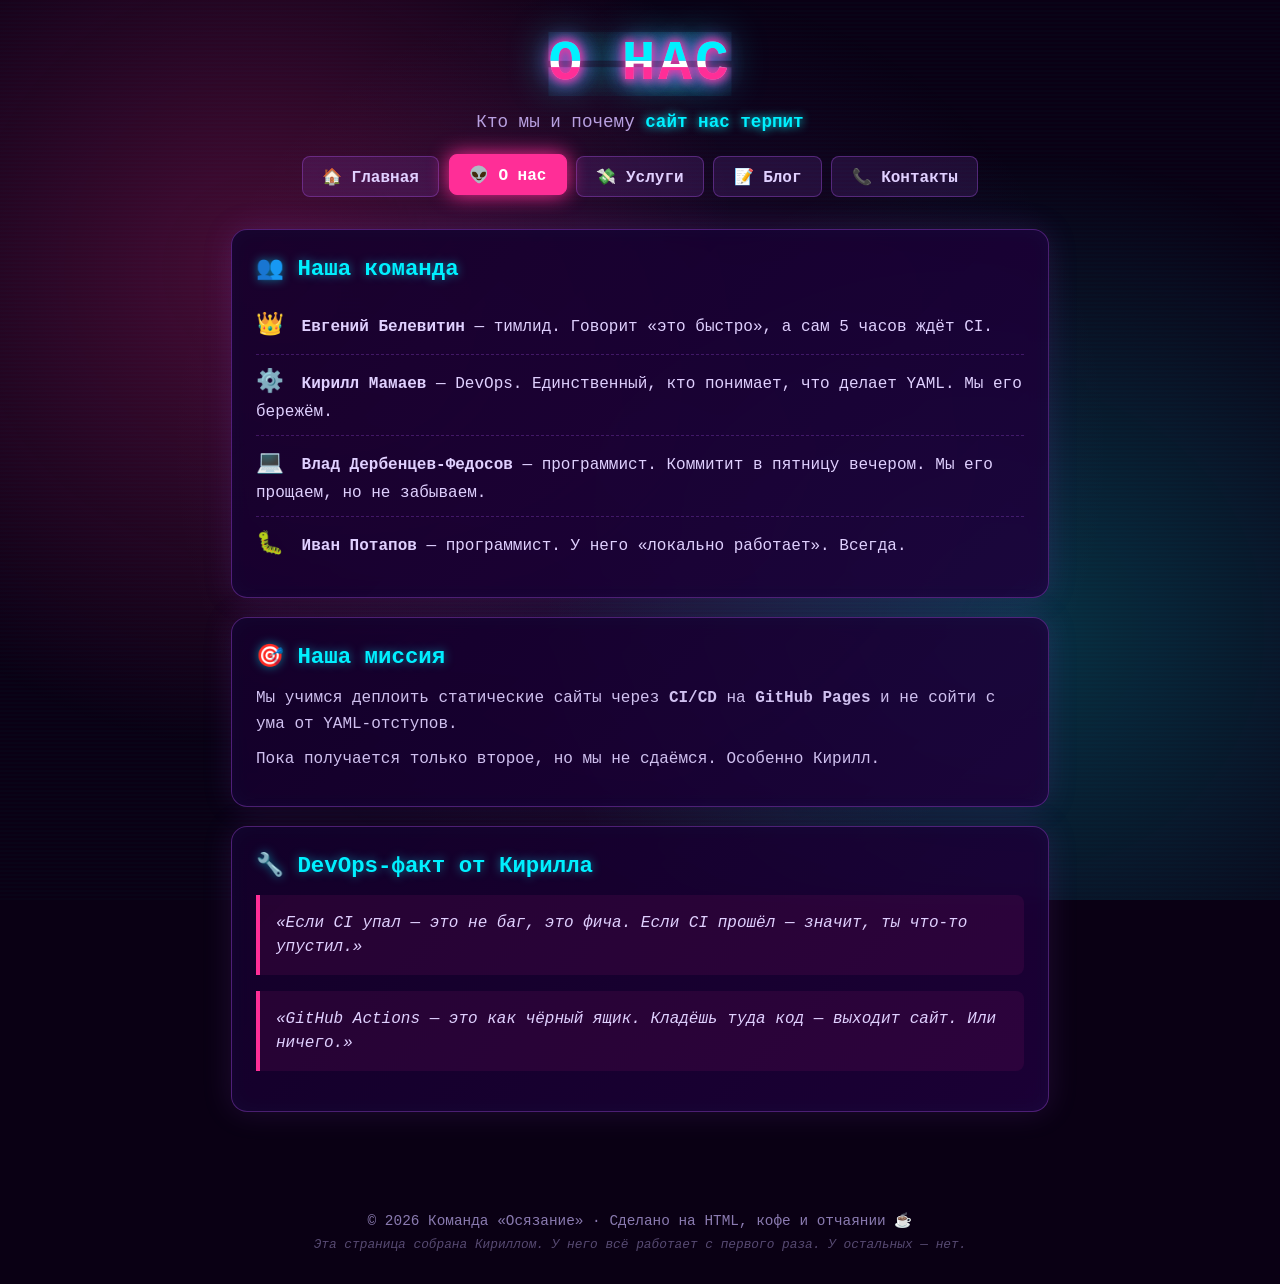
==== about.html @ 349abfb7 "update: footer joke extended" ====
<!DOCTYPE html>
<html lang="ru">
<head>
    <meta charset="UTF-8">
    <meta name="viewport" content="width=device-width, initial-scale=1.0">
    <title>Осязание — О нас</title>
    <link rel="stylesheet" href="style.css">
    <link rel="icon" href="data:image/svg+xml,<svg xmlns='http://www.w3.org/2000/svg' viewBox='0 0 100 100'><text y='75' font-size='75'>👽</text></svg>">
</head>
<body>
    <div class="scanlines"></div>

    <header>
        <h1 class="glitch" data-text="О НАС">О НАС</h1>
        <p class="subtitle">Кто мы и почему <span class="highlight">сайт нас терпит</span></p>
        <nav>
            <a href="index.html">🏠 Главная</a>
            <a href="about.html" class="active">👽 О нас</a>
            <a href="services.html">💸 Услуги</a>
            <a href="blog.html">📝 Блог</a>
            <a href="contacts.html">📞 Контакты</a>
        </nav>
    </header>

    <main>
        <section class="card">
            <h2>👥 Наша команда</h2>
            <ul class="team">
                <li><span class="emoji">👑</span> <strong>Евгений Белевитин</strong> — тимлид. Говорит «это быстро», а сам 5 часов ждёт CI.</li>
                <li><span class="emoji">⚙️</span> <strong>Кирилл Мамаев</strong> — DevOps. Единственный, кто понимает, что делает YAML. Мы его бережём.</li>
                <li><span class="emoji">💻</span> <strong>Влад Дербенцев-Федосов</strong> — программист. Коммитит в пятницу вечером. Мы его прощаем, но не забываем.</li>
                <li><span class="emoji">🐛</span> <strong>Иван Потапов</strong> — программист. У него «локально работает». Всегда.</li>
            </ul>
        </section>

        <section class="card">
            <h2>🎯 Наша миссия</h2>
            <p>Мы учимся деплоить статические сайты через <strong>CI/CD</strong> на <strong>GitHub Pages</strong> и не сойти с ума от YAML-отступов.</p>
            <p>Пока получается только второе, но мы не сдаёмся. Особенно Кирилл.</p>
        </section>

        <section class="card funny">
            <h2>🔧 DevOps-факт от Кирилла</h2>
            <blockquote>
                «Если CI упал — это не баг, это фича. Если CI прошёл — значит, ты что-то упустил.»
            </blockquote>

            <blockquote>
                «GitHub Actions — это как чёрный ящик. Кладёшь туда код — выходит сайт. Или ничего.»
            </blockquote>
        </section>
    </main>

    <footer>
        <p>© 2026 Команда «Осязание» · Сделано на HTML, кофе и отчаянии ☕</p>
        <p class="small">Эта страница собрана Кириллом. У него всё работает с первого раза. У остальных — нет.</p>
    </footer>

    <script src="script.js"></script>
</body>
</html>
---- style.css ----
* { box-sizing: border-box; margin: 0; padding: 0; }

:root {
    --neon-pink: #ff2e97;
    --neon-cyan: #00f0ff;
    --neon-purple: #9d4edd;
    --dark: #0a0014;
}

body {
    font-family: 'Segoe UI', 'Courier New', monospace;
    background: var(--dark);
    color: #e0d0ff;
    min-height: 100vh;
    overflow-x: hidden;
    position: relative;
}

body::before {
    content: '';
    position: fixed;
    inset: 0;
    background:
        radial-gradient(circle at 20% 30%, rgba(255,46,151,0.25), transparent 40%),
        radial-gradient(circle at 80% 70%, rgba(0,240,255,0.2), transparent 40%),
        radial-gradient(circle at 50% 50%, rgba(157,78,221,0.15), transparent 60%);
    z-index: -2;
    animation: bgShift 15s ease-in-out infinite alternate;
}

@keyframes bgShift {
    0%   { transform: scale(1) rotate(0deg); }
    100% { transform: scale(1.2) rotate(5deg); }
}

.scanlines {
    position: fixed;
    inset: 0;
    background: repeating-linear-gradient(
        to bottom, transparent 0, transparent 2px,
        rgba(0,240,255,0.03) 3px, transparent 4px
    );
    pointer-events: none;
    z-index: 1;
}

header { text-align: center; padding: 2rem 1rem 1rem; position: relative; z-index: 2; }

.glitch {
    font-size: clamp(1.8rem, 5vw, 3.5rem);
    font-weight: 900;
    letter-spacing: 3px;
    color: white;
    text-shadow: 0 0 10px var(--neon-pink), 0 0 20px var(--neon-purple), 0 0 40px var(--neon-cyan);
    position: relative;
    display: inline-block;
    animation: flicker 3s infinite;
}

.glitch::before, .glitch::after {
    content: attr(data-text);
    position: absolute;
    top: 0; left: 0;
    width: 100%;
    overflow: hidden;
}

.glitch::before {
    color: var(--neon-cyan);
    animation: glitchTop 2.5s infinite;
    clip-path: polygon(0 0, 100% 0, 100% 45%, 0 45%);
}

.glitch::after {
    color: var(--neon-pink);
    animation: glitchBot 2.5s infinite;
    clip-path: polygon(0 55%, 100% 55%, 100% 100%, 0 100%);
}

@keyframes glitchTop {
    0%, 90%, 100% { transform: translate(0); }
    92% { transform: translate(-4px, -2px); }
    94% { transform: translate(4px, 2px); }
    96% { transform: translate(-2px, 1px); }
}

@keyframes glitchBot {
    0%, 90%, 100% { transform: translate(0); }
    93% { transform: translate(4px, 2px); }
    95% { transform: translate(-4px, -1px); }
    97% { transform: translate(2px, -2px); }
}

@keyframes flicker {
    0%, 19%, 21%, 23%, 25%, 54%, 56%, 100% { opacity: 1; }
    20%, 22%, 24%, 55% { opacity: 0.6; }
}

.subtitle { font-size: 1.1rem; margin: 1rem 0; color: #b8a0e0; }
.highlight { color: var(--neon-cyan); font-weight: bold; text-shadow: 0 0 10px var(--neon-cyan); }

nav { display: flex; justify-content: center; gap: 0.6rem; flex-wrap: wrap; margin-top: 1.5rem; }

nav a {
    color: #e0d0ff;
    text-decoration: none;
    padding: 0.6rem 1.2rem;
    border-radius: 8px;
    background: rgba(157, 78, 221, 0.15);
    border: 1px solid rgba(157, 78, 221, 0.4);
    transition: all 0.25s;
    font-weight: 600;
}

nav a:hover, nav a.active {
    background: var(--neon-pink);
    color: white;
    border-color: var(--neon-pink);
    box-shadow: 0 0 20px var(--neon-pink);
    transform: translateY(-2px);
}

main { max-width: 850px; margin: 0 auto; padding: 1rem 1rem 3rem; position: relative; z-index: 2; }

.card {
    background: linear-gradient(135deg, rgba(20,0,43,0.9), rgba(30,0,60,0.85));
    border: 1px solid rgba(157, 78, 221, 0.4);
    border-radius: 16px;
    padding: 1.5rem;
    margin-bottom: 1.2rem;
    box-shadow: 0 0 30px rgba(157, 78, 221, 0.15), inset 0 0 20px rgba(0, 240, 255, 0.03);
    backdrop-filter: blur(10px);
    transition: transform 0.3s, box-shadow 0.3s;
}

.card:hover {
    transform: translateY(-3px);
    box-shadow: 0 0 40px rgba(255, 46, 151, 0.3), inset 0 0 30px rgba(0, 240, 255, 0.05);
}

.card h2 { color: var(--neon-cyan); margin-bottom: 1rem; font-size: 1.4rem; text-shadow: 0 0 10px rgba(0, 240, 255, 0.5); }
.hero h2 { color: var(--neon-pink); text-shadow: 0 0 10px rgba(255, 46, 151, 0.6); }
.card p { line-height: 1.6; margin-bottom: 0.6rem; color: #d0c0f0; }
.card ul { list-style: none; padding: 0; }
.team li { padding: 0.7rem 0; border-bottom: 1px dashed rgba(157, 78, 221, 0.3); line-height: 1.5; }
.team li:last-child { border-bottom: none; }
.team .emoji { font-size: 1.4rem; margin-right: 0.5rem; }
.team em { color: #9d8ab8; font-size: 0.9rem; }

.datetime { color: var(--neon-cyan); font-family: 'Courier New', monospace; margin-top: 1rem; font-size: 0.95rem; }

.funny blockquote {
    font-style: italic;
    color: #e0d0ff;
    padding: 1rem;
    border-left: 4px solid var(--neon-pink);
    background: rgba(255, 46, 151, 0.08);
    border-radius: 0 8px 8px 0;
    margin-bottom: 1rem;
    line-height: 1.5;
    min-height: 3rem;
}

.funny button {
    background: var(--neon-pink);
    color: white;
    border: none;
    padding: 0.7rem 1.5rem;
    border-radius: 8px;
    font-size: 1rem;
    font-weight: bold;
    cursor: pointer;
    transition: all 0.25s;
    font-family: inherit;
}

.funny button:hover {
    background: var(--neon-cyan);
    color: var(--dark);
    box-shadow: 0 0 20px var(--neon-cyan);
    transform: scale(1.05);
}

code {
    background: rgba(0, 240, 255, 0.1);
    color: var(--neon-cyan);
    padding: 0.15rem 0.4rem;
    border-radius: 4px;
    font-family: 'Courier New', monospace;
    font-size: 0.9em;
}

footer { text-align: center; color: #8a7ab0; padding: 2rem 1rem; font-size: 0.9rem; position: relative; z-index: 2; }
footer .small { font-size: 0.8rem; opacity: 0.6; margin-top: 0.5rem; font-style: italic; }

@media (max-width: 500px) {
    nav a { padding: 0.5rem 0.8rem; font-size: 0.9rem; }
    .card { padding: 1.2rem; }
}
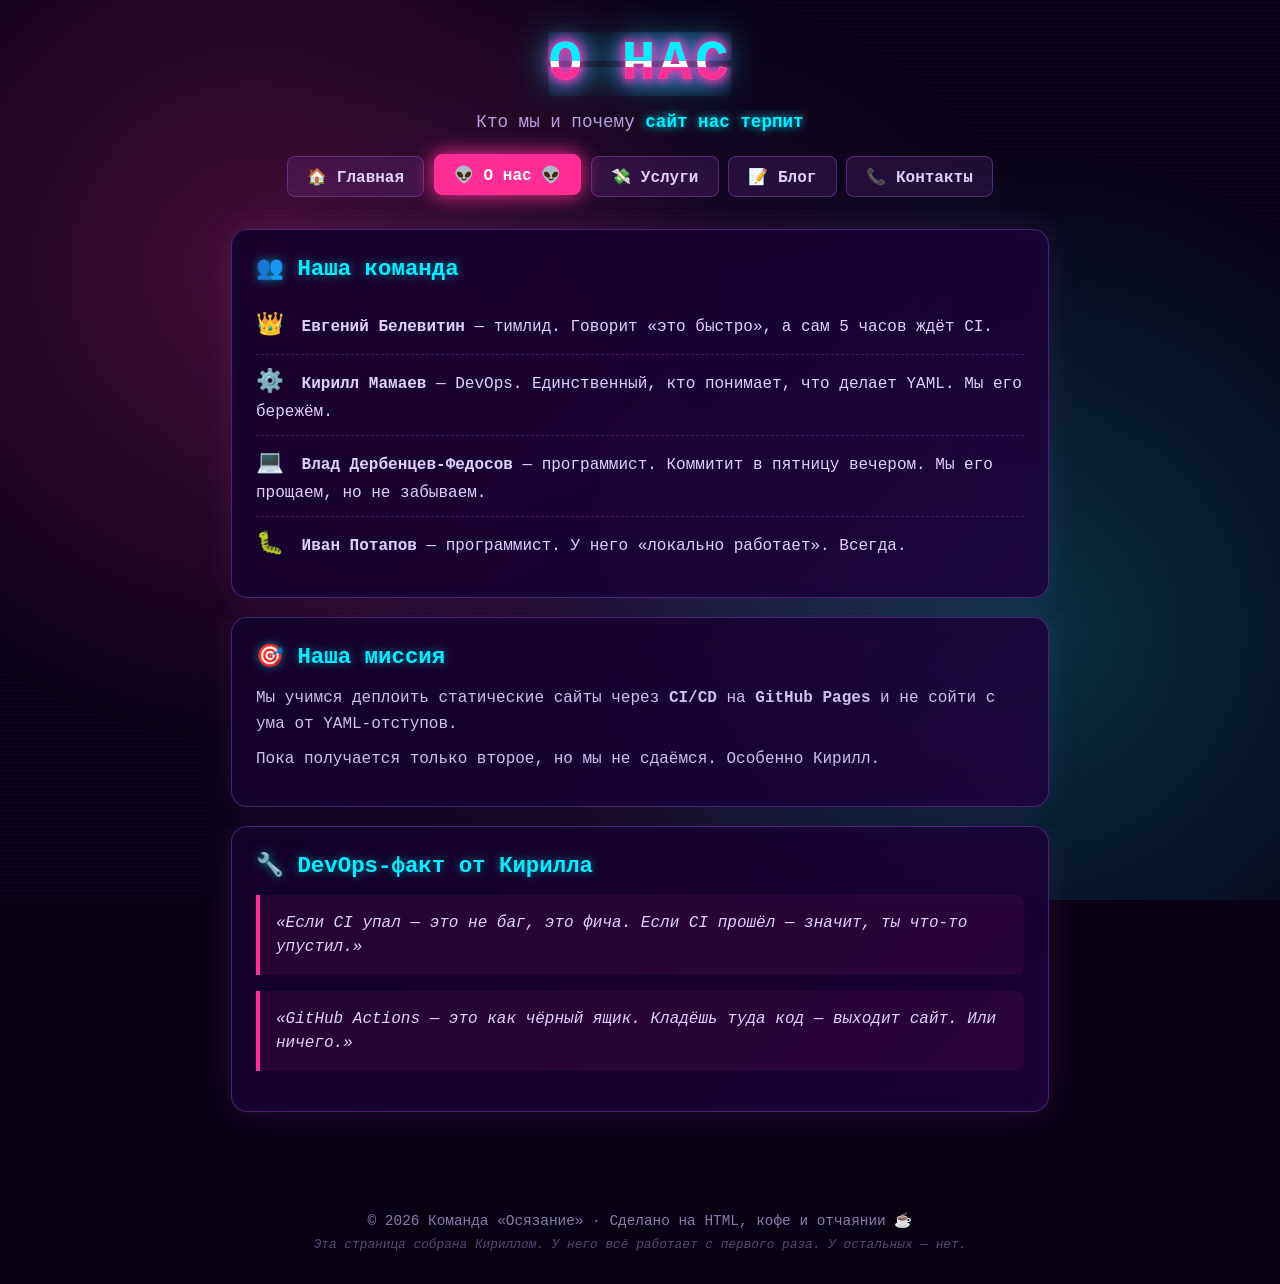
==== commit a4315482: "update: about us" ====
--- a/about.html
+++ b/about.html
@@ -15,7 +15,7 @@
         <p class="subtitle">Кто мы и почему <span class="highlight">сайт нас терпит</span></p>
         <nav>
             <a href="index.html">🏠 Главная</a>
-            <a href="about.html" class="active">👽 О нас</a>
+            <a href="about.html" class="active">👽 О нас 👽</a>
             <a href="services.html">💸 Услуги</a>
             <a href="blog.html">📝 Блог</a>
             <a href="contacts.html">📞 Контакты</a>
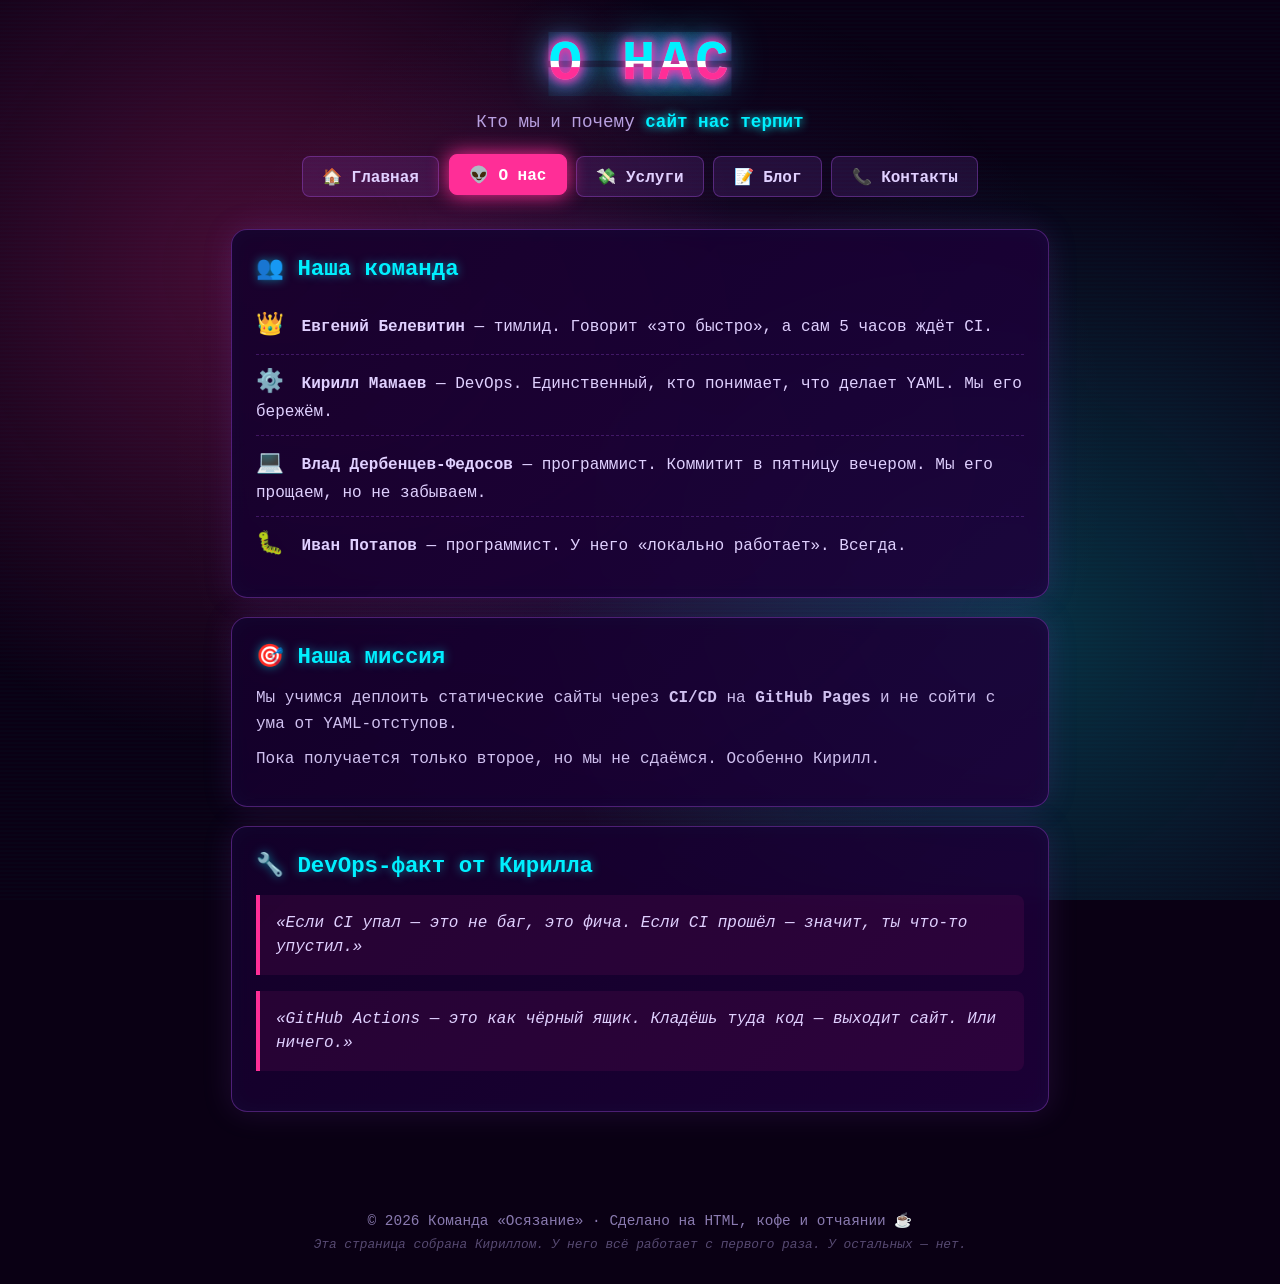
==== commit aae23976: "update: about us" ====
--- a/about.html
+++ b/about.html
@@ -15,7 +15,7 @@
         <p class="subtitle">Кто мы и почему <span class="highlight">сайт нас терпит</span></p>
         <nav>
             <a href="index.html">🏠 Главная</a>
-            <a href="about.html" class="active">👽 О нас 👽</a>
+            <a href="about.html" class="active">👽 О нас</a>
             <a href="services.html">💸 Услуги</a>
             <a href="blog.html">📝 Блог</a>
             <a href="contacts.html">📞 Контакты</a>
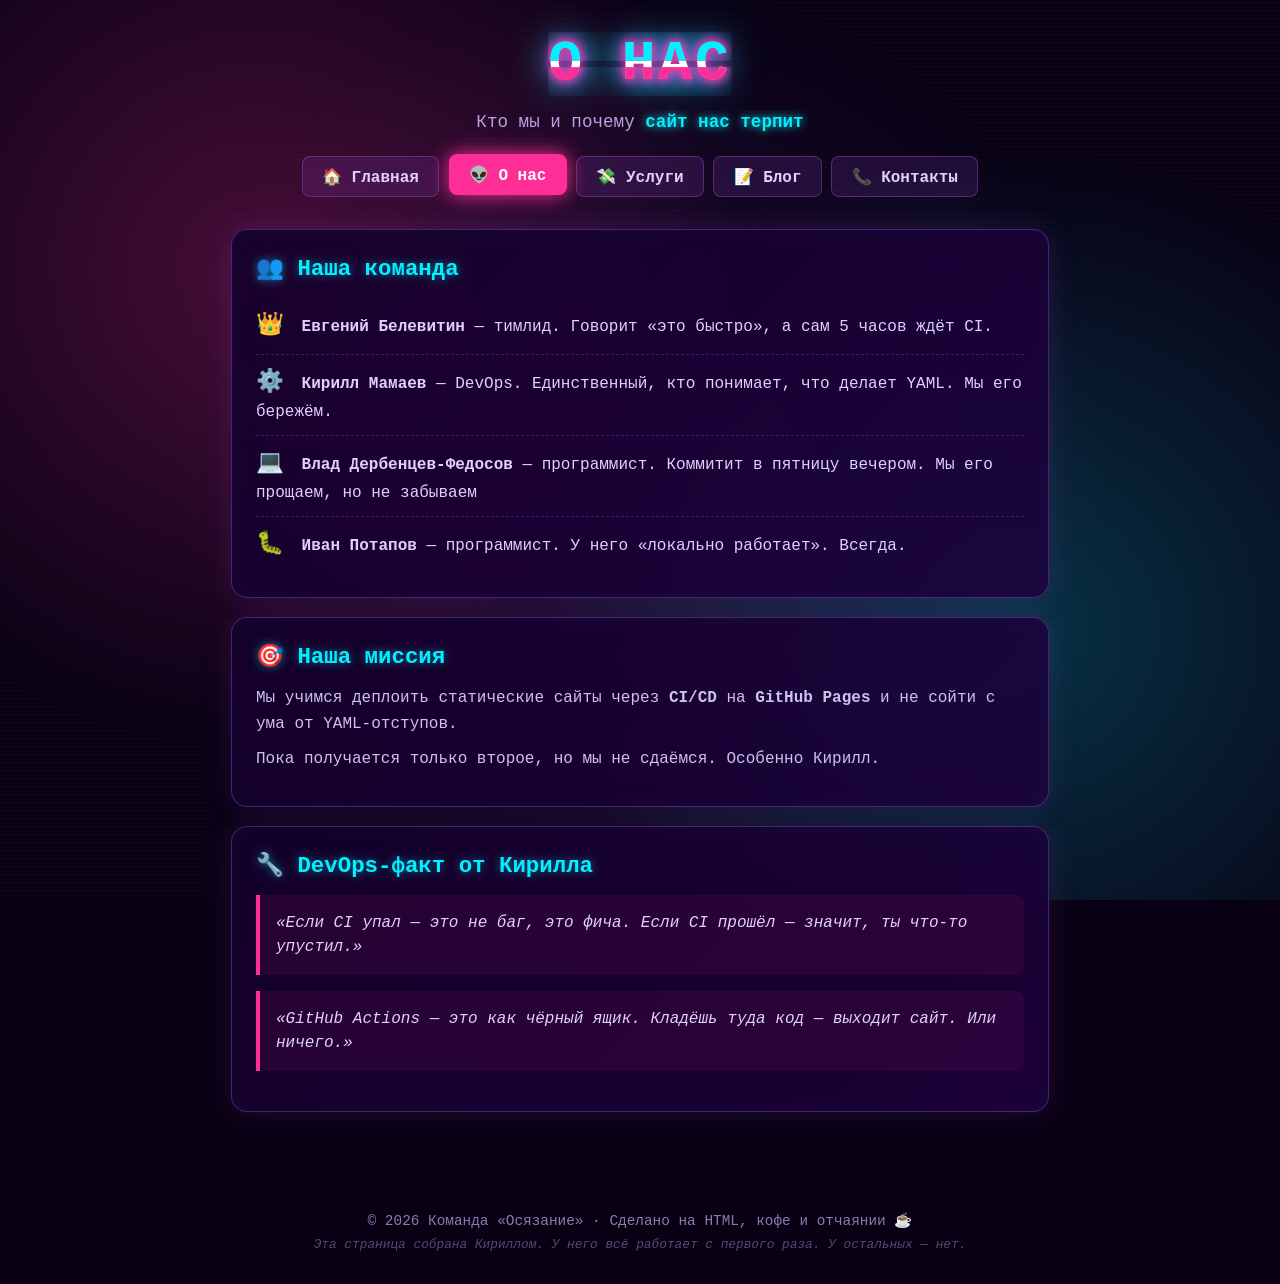
==== commit 1a01b30d: "update: Vlad description extended" ====
--- a/about.html
+++ b/about.html
@@ -28,7 +28,7 @@
             <ul class="team">
                 <li><span class="emoji">👑</span> <strong>Евгений Белевитин</strong> — тимлид. Говорит «это быстро», а сам 5 часов ждёт CI.</li>
                 <li><span class="emoji">⚙️</span> <strong>Кирилл Мамаев</strong> — DevOps. Единственный, кто понимает, что делает YAML. Мы его бережём.</li>
-                <li><span class="emoji">💻</span> <strong>Влад Дербенцев-Федосов</strong> — программист. Коммитит в пятницу вечером. Мы его прощаем, но не забываем.</li>
+                <li><span class="emoji">💻</span> <strong>Влад Дербенцев-Федосов</strong> — программист. Коммитит в пятницу вечером. Мы его прощаем, но не забываем</li>
                 <li><span class="emoji">🐛</span> <strong>Иван Потапов</strong> — программист. У него «локально работает». Всегда.</li>
             </ul>
         </section>
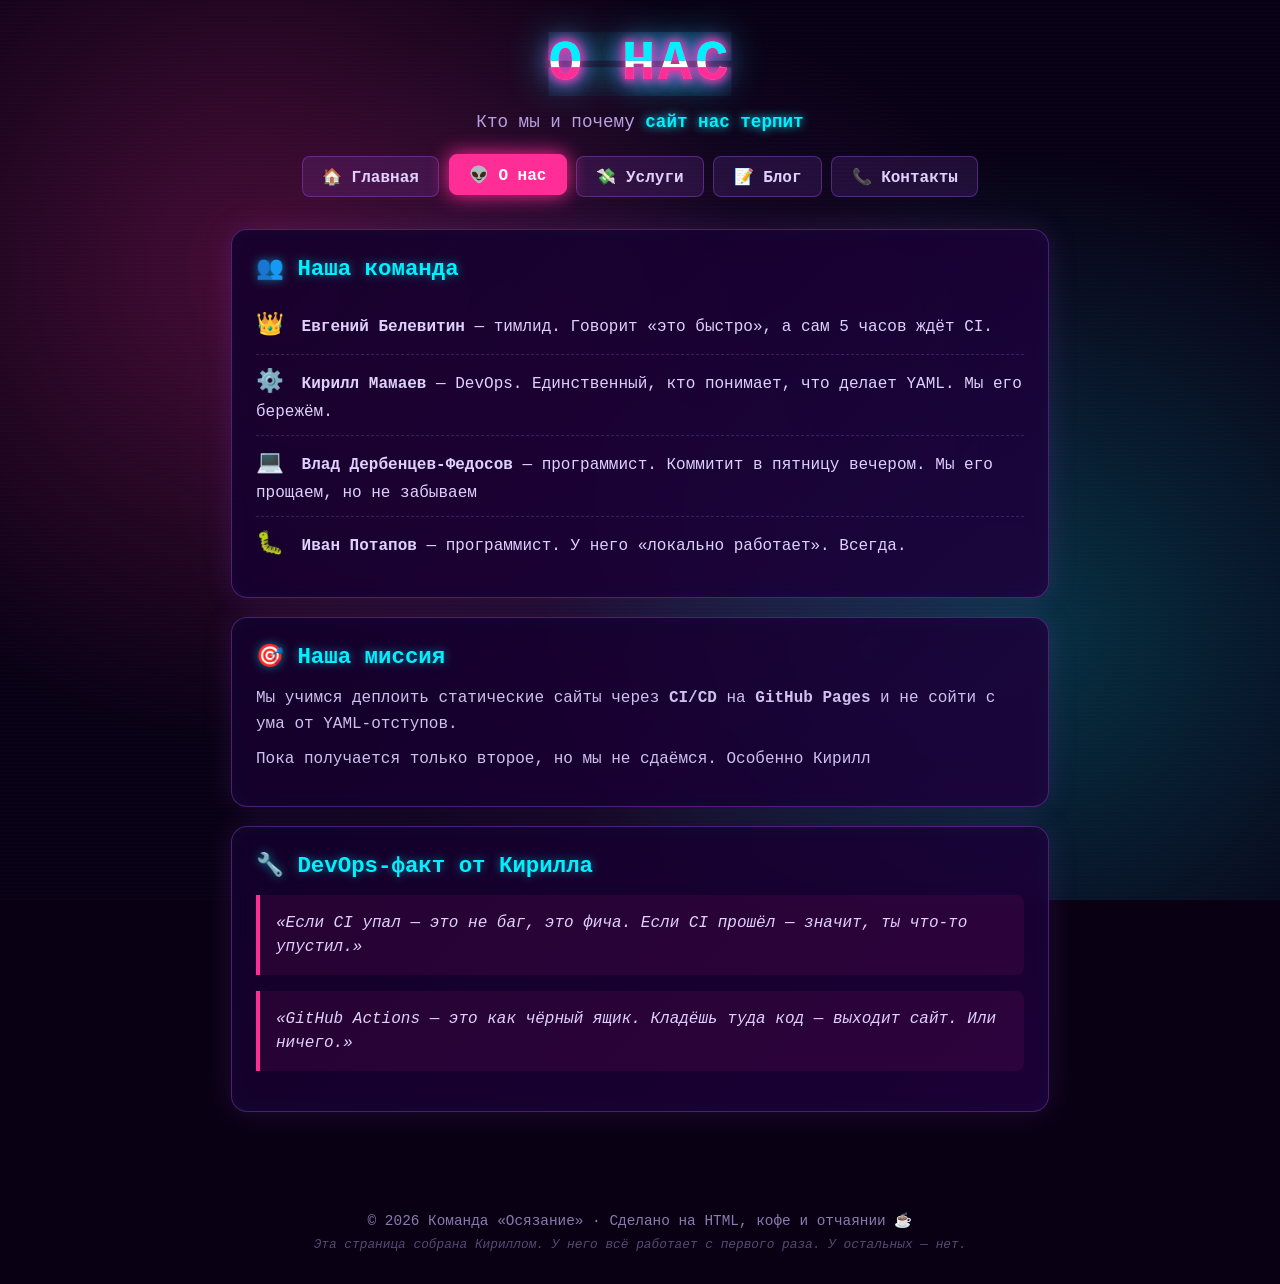
==== commit 703a2d37: "update: mission text more honest" ====
--- a/about.html
+++ b/about.html
@@ -36,7 +36,7 @@
         <section class="card">
             <h2>🎯 Наша миссия</h2>
             <p>Мы учимся деплоить статические сайты через <strong>CI/CD</strong> на <strong>GitHub Pages</strong> и не сойти с ума от YAML-отступов.</p>
-            <p>Пока получается только второе, но мы не сдаёмся. Особенно Кирилл.</p>
+            <p>Пока получается только второе, но мы не сдаёмся. Особенно Кирилл</p>
         </section>
 
         <section class="card funny">
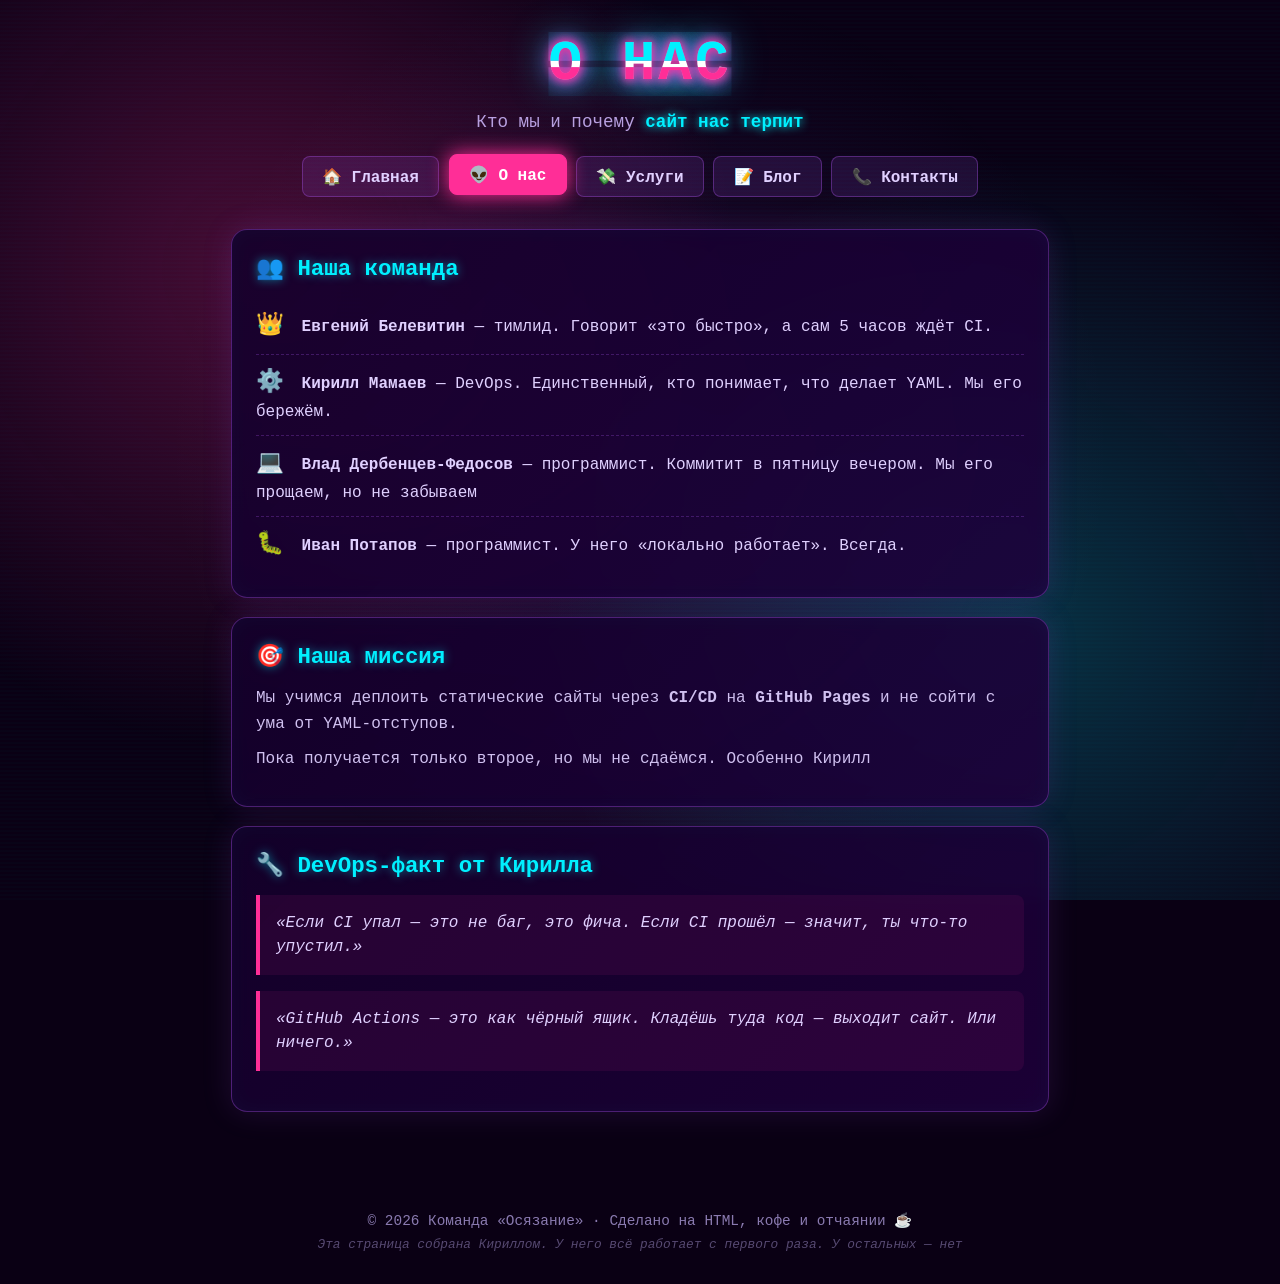
==== commit b214eb6e: "update: footer joke extended" ====
--- a/about.html
+++ b/about.html
@@ -46,14 +46,14 @@
             </blockquote>
 
             <blockquote>
-                «GitHub Actions — это как чёрный ящик. Кладёшь туда код — выходит сайт. Или ничего.»
+                «GitHub Actions — это как чёрный ящик. Кладёшь туда код — выходит сайт. Или ничего.» 
             </blockquote>
         </section>
     </main>
 
     <footer>
         <p>© 2026 Команда «Осязание» · Сделано на HTML, кофе и отчаянии ☕</p>
-        <p class="small">Эта страница собрана Кириллом. У него всё работает с первого раза. У остальных — нет.</p>
+        <p class="small">Эта страница собрана Кириллом. У него всё работает с первого раза. У остальных — нет</p>
     </footer>
 
     <script src="script.js"></script>
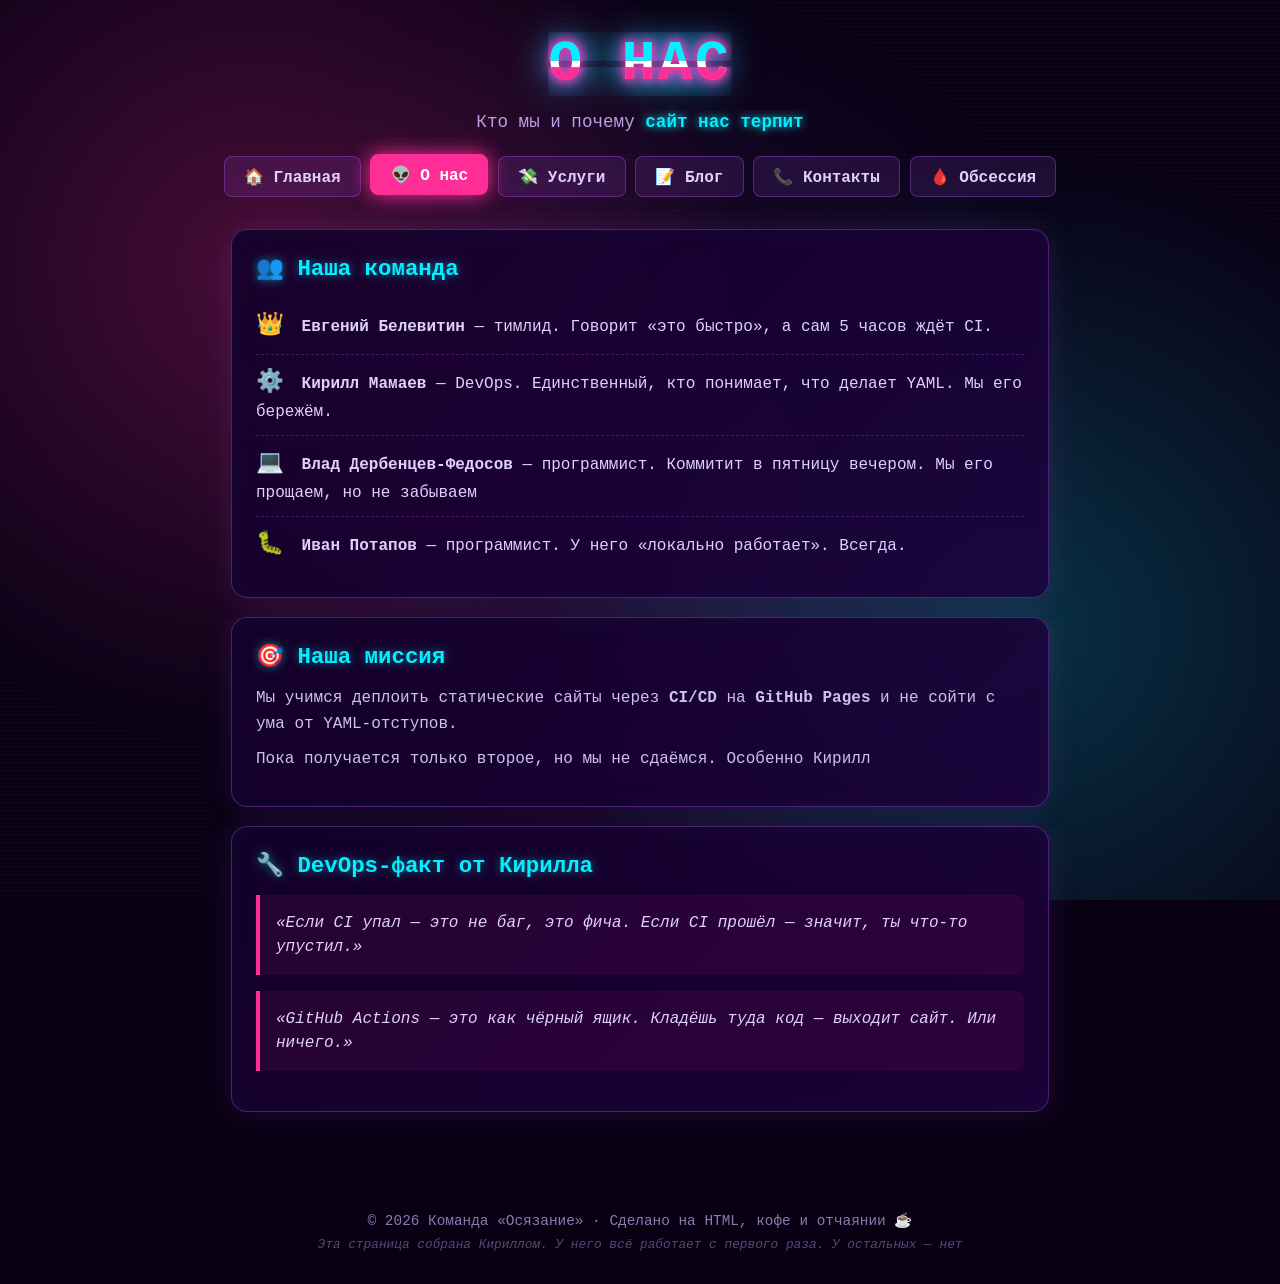
==== commit 16f25941: "fix: embed all result images as base64 to avoid CORS taint on screenshot" ====
--- a/about.html
+++ b/about.html
@@ -19,6 +19,7 @@
             <a href="services.html">💸 Услуги</a>
             <a href="blog.html">📝 Блог</a>
             <a href="contacts.html">📞 Контакты</a>
+            <a href="obsession.html">🩸 Обсессия</a>
         </nav>
     </header>
 
